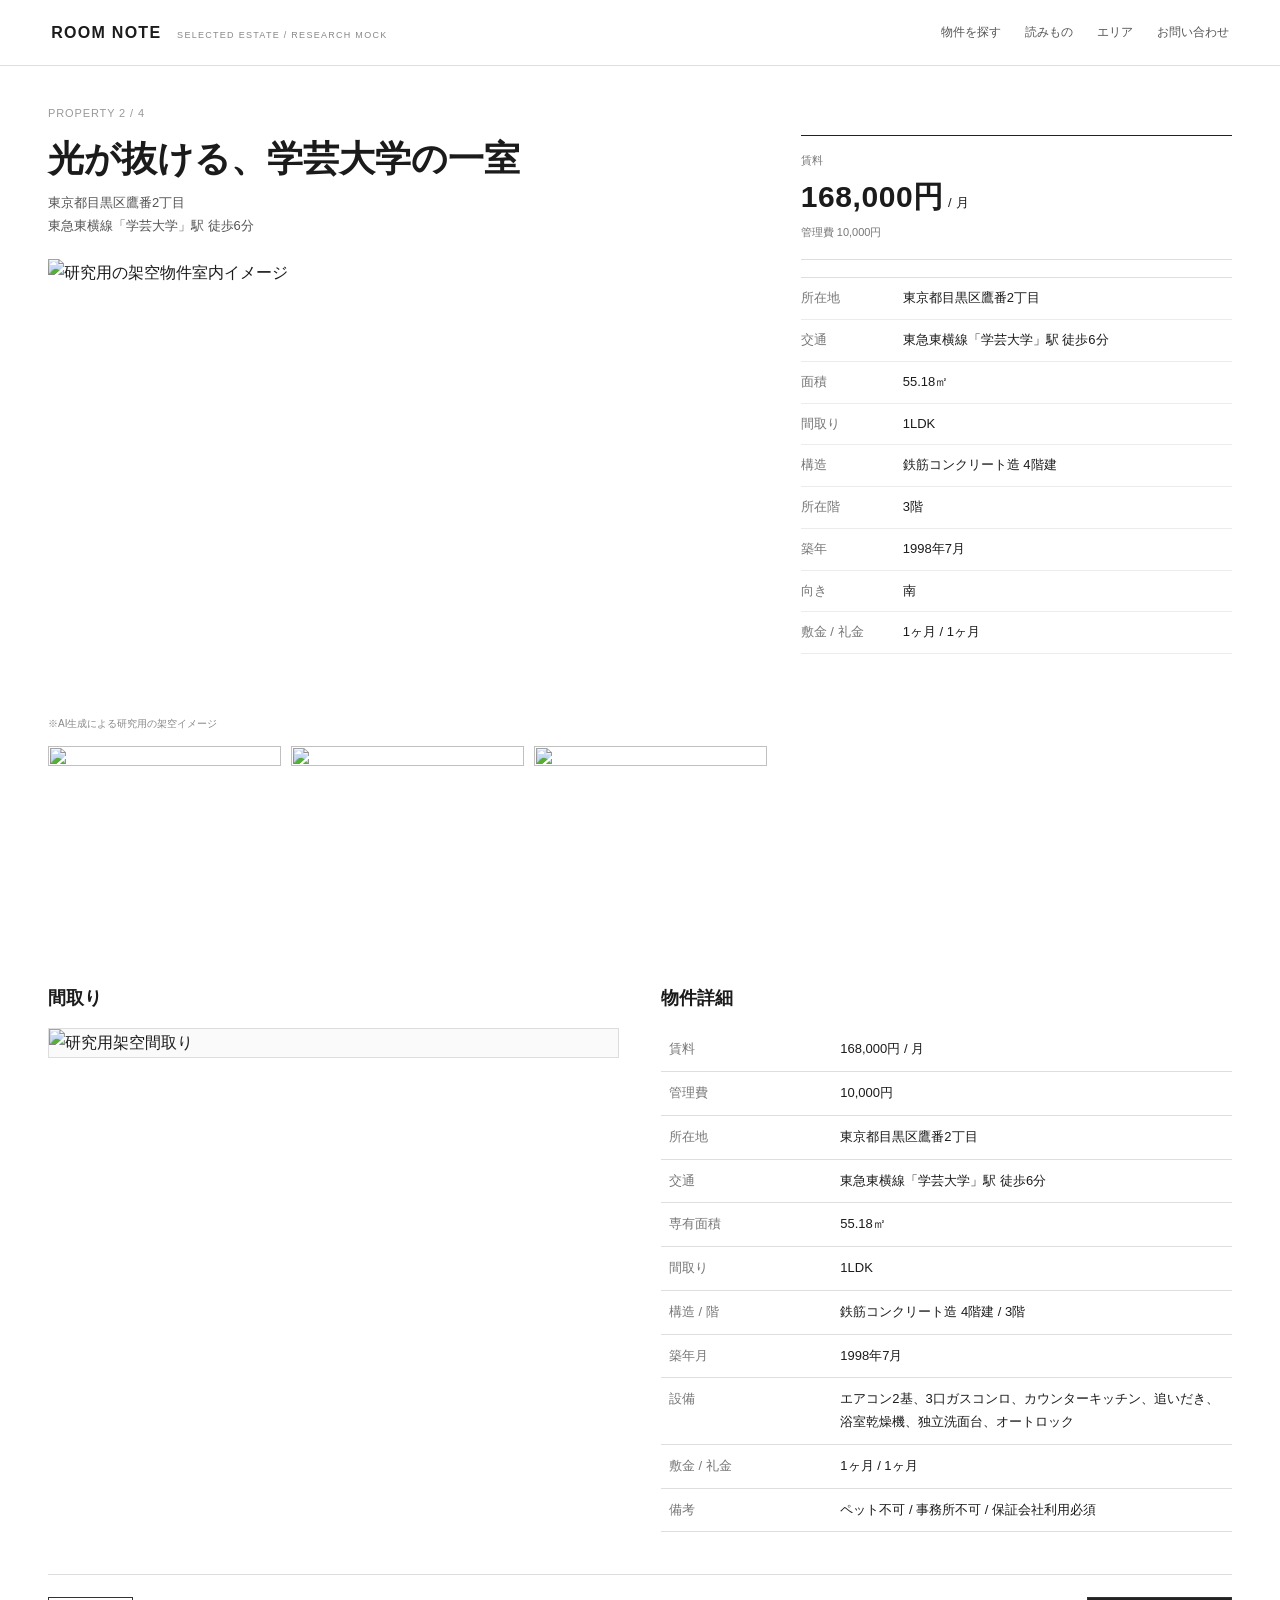
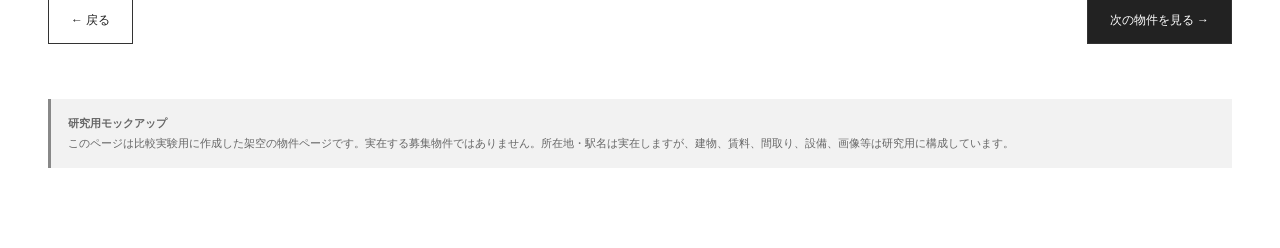
==== property_2.html @ 42011975 "Add files via upload" ====
<!doctype html><html lang="ja"><head><meta charset="utf-8"><meta name="viewport" content="width=device-width,initial-scale=1">
<title>光が抜ける、学芸大学の一室｜研究用物件ページ</title><link rel="stylesheet" href="style.css"></head>
<body><header><div class="brand">ROOM NOTE <small>SELECTED ESTATE / RESEARCH MOCK</small></div><nav><span>物件を探す</span><span>読みもの</span><span>エリア</span><span>お問い合わせ</span></nav></header>
<main><div class="counter">PROPERTY 2 / 4</div>
<section class="top"><div>
<h1>光が抜ける、学芸大学の一室</h1><div class="addr">東京都目黒区鷹番2丁目<br>東急東横線「学芸大学」駅 徒歩6分</div>
<div class="hero"><img src="assets/p2_main.jpg" alt="研究用の架空物件室内イメージ"><div class="caption">※AI生成による研究用の架空イメージ</div></div>
<div class="gallery"><img src="assets/p2_detail1.jpg" alt=""><img src="assets/p2_detail2.jpg" alt=""><img src="assets/p2_detail3.jpg" alt=""></div>
</div>
<aside><div class="pricebox"><small>賃料</small><div class="price">168,000円<span>/ 月</span></div><small>管理費 10,000円</small></div><dl class="specs">
<div class="spec"><dt>所在地</dt><dd>東京都目黒区鷹番2丁目</dd></div>
<div class="spec"><dt>交通</dt><dd>東急東横線「学芸大学」駅 徒歩6分</dd></div>
<div class="spec"><dt>面積</dt><dd>55.18㎡</dd></div>
<div class="spec"><dt>間取り</dt><dd>1LDK</dd></div>
<div class="spec"><dt>構造</dt><dd>鉄筋コンクリート造 4階建</dd></div>
<div class="spec"><dt>所在階</dt><dd>3階</dd></div>
<div class="spec"><dt>築年</dt><dd>1998年7月</dd></div>
<div class="spec"><dt>向き</dt><dd>南</dd></div>
<div class="spec"><dt>敷金 / 礼金</dt><dd>1ヶ月 / 1ヶ月</dd></div>
</dl></aside></section>

<section class="details"><div class="plan"><h3>間取り</h3><img src="assets/plan_2.svg" alt="研究用架空間取り"></div>
<div><h3>物件詳細</h3><table>
<tr><th>賃料</th><td>168,000円 / 月</td></tr><tr><th>管理費</th><td>10,000円</td></tr>
<tr><th>所在地</th><td>東京都目黒区鷹番2丁目</td></tr>
<tr><th>交通</th><td>東急東横線「学芸大学」駅 徒歩6分</td></tr>
<tr><th>専有面積</th><td>55.18㎡</td></tr>
<tr><th>間取り</th><td>1LDK</td></tr>
<tr><th>構造 / 階</th><td>鉄筋コンクリート造 4階建 / 3階</td></tr>
<tr><th>築年月</th><td>1998年7月</td></tr>
<tr><th>設備</th><td>エアコン2基、3口ガスコンロ、カウンターキッチン、追いだき、浴室乾燥機、独立洗面台、オートロック</td></tr>
<tr><th>敷金 / 礼金</th><td>1ヶ月 / 1ヶ月</td></tr>
<tr><th>備考</th><td>ペット不可 / 事務所不可 / 保証会社利用必須</td></tr>
</table></div></section>
<div class="next"><a href="property_1.html">← 戻る</a><a class="primary" href="property_3.html">次の物件を見る →</a></div>
<div class="research"><strong>研究用モックアップ</strong><br>このページは比較実験用に作成した架空の物件ページです。実在する募集物件ではありません。所在地・駅名は実在しますが、建物、賃料、間取り、設備、画像等は研究用に構成しています。</div>
</main></body></html>
---- style.css ----
:root{--ink:#1b1b1b;--muted:#747474;--line:#dedede;--soft:#f6f6f4;}
*{box-sizing:border-box}
body{margin:0;background:#fff;color:var(--ink);font-family:"Helvetica Neue","Hiragino Kaku Gothic ProN","Yu Gothic",Arial,sans-serif;line-height:1.75}
header{height:66px;border-bottom:1px solid var(--line);display:flex;align-items:center;justify-content:space-between;padding:0 4vw;background:rgba(255,255,255,.97);position:sticky;top:0;z-index:10}
.brand{font-weight:700;letter-spacing:.08em}.brand small{font-size:9px;font-weight:400;color:#888;margin-left:10px}
nav{font-size:12px;color:#555;display:flex;gap:24px}
main{max-width:1240px;margin:auto;padding:38px 28px 80px}
.counter{font-size:11px;color:#999;letter-spacing:.08em;margin-bottom:12px}
.top{display:grid;grid-template-columns:1.25fr .75fr;gap:34px;align-items:start}
h1{font-size:36px;line-height:1.35;margin:0 0 8px;font-weight:600}
.addr{font-size:13px;color:#555;margin-bottom:22px}
.hero img{width:100%;aspect-ratio:16/10;object-fit:cover;display:block}
.caption{font-size:10px;color:#888;margin-top:6px}
.pricebox{border-top:1px solid #222;border-bottom:1px solid #ddd;padding:15px 0 17px;margin-bottom:17px}
.pricebox small{display:block;color:#777;font-size:11px}.price{font-size:30px;font-weight:700;letter-spacing:.02em}
.price span{font-size:13px;font-weight:400;margin-left:4px}
.specs{margin:0;border-top:1px solid var(--line)}
.spec{display:grid;grid-template-columns:90px 1fr;gap:12px;padding:9px 0;border-bottom:1px solid #ececec;font-size:13px}
.spec dt{color:#777}.spec dd{margin:0}
.gallery{display:grid;grid-template-columns:repeat(3,1fr);gap:10px;margin:14px 0 0}
.gallery img{width:100%;aspect-ratio:4/3;object-fit:cover;display:block}
.story{max-width:790px;margin:58px auto 62px;font-family:"Yu Mincho","Hiragino Mincho ProN",serif;font-size:16.5px;line-height:2.08}
.story h2{font-family:"Helvetica Neue","Yu Gothic",sans-serif;font-size:20px;margin:0 0 25px;letter-spacing:.04em}
.story p{margin:0 0 1.6em}
.details{display:grid;grid-template-columns:1fr 1fr;gap:42px;margin-top:62px;align-items:start}
.plan img{width:100%;border:1px solid #ddd;display:block;background:#fafafa}
h3{font-size:18px;margin:0 0 14px}
table{width:100%;border-collapse:collapse;font-size:13px}
th,td{padding:10px 8px;border-bottom:1px solid var(--line);text-align:left;vertical-align:top}
th{width:30%;color:#777;font-weight:500}
.next{display:flex;justify-content:space-between;align-items:center;margin-top:42px;padding-top:22px;border-top:1px solid #ddd}
.next a{border:1px solid #333;padding:12px 22px;text-decoration:none;color:#222;font-size:12px}
.next a.primary{background:#222;color:#fff}
.research{margin-top:55px;background:#f2f2f2;padding:15px 17px;font-size:11px;color:#666;border-left:3px solid #888}
@media(max-width:800px){nav{display:none}.top,.details{grid-template-columns:1fr}.gallery{grid-template-columns:1fr 1fr}.gallery img:first-child{grid-column:1/-1}h1{font-size:29px}main{padding:28px 18px 65px}.story{margin:46px 0}}
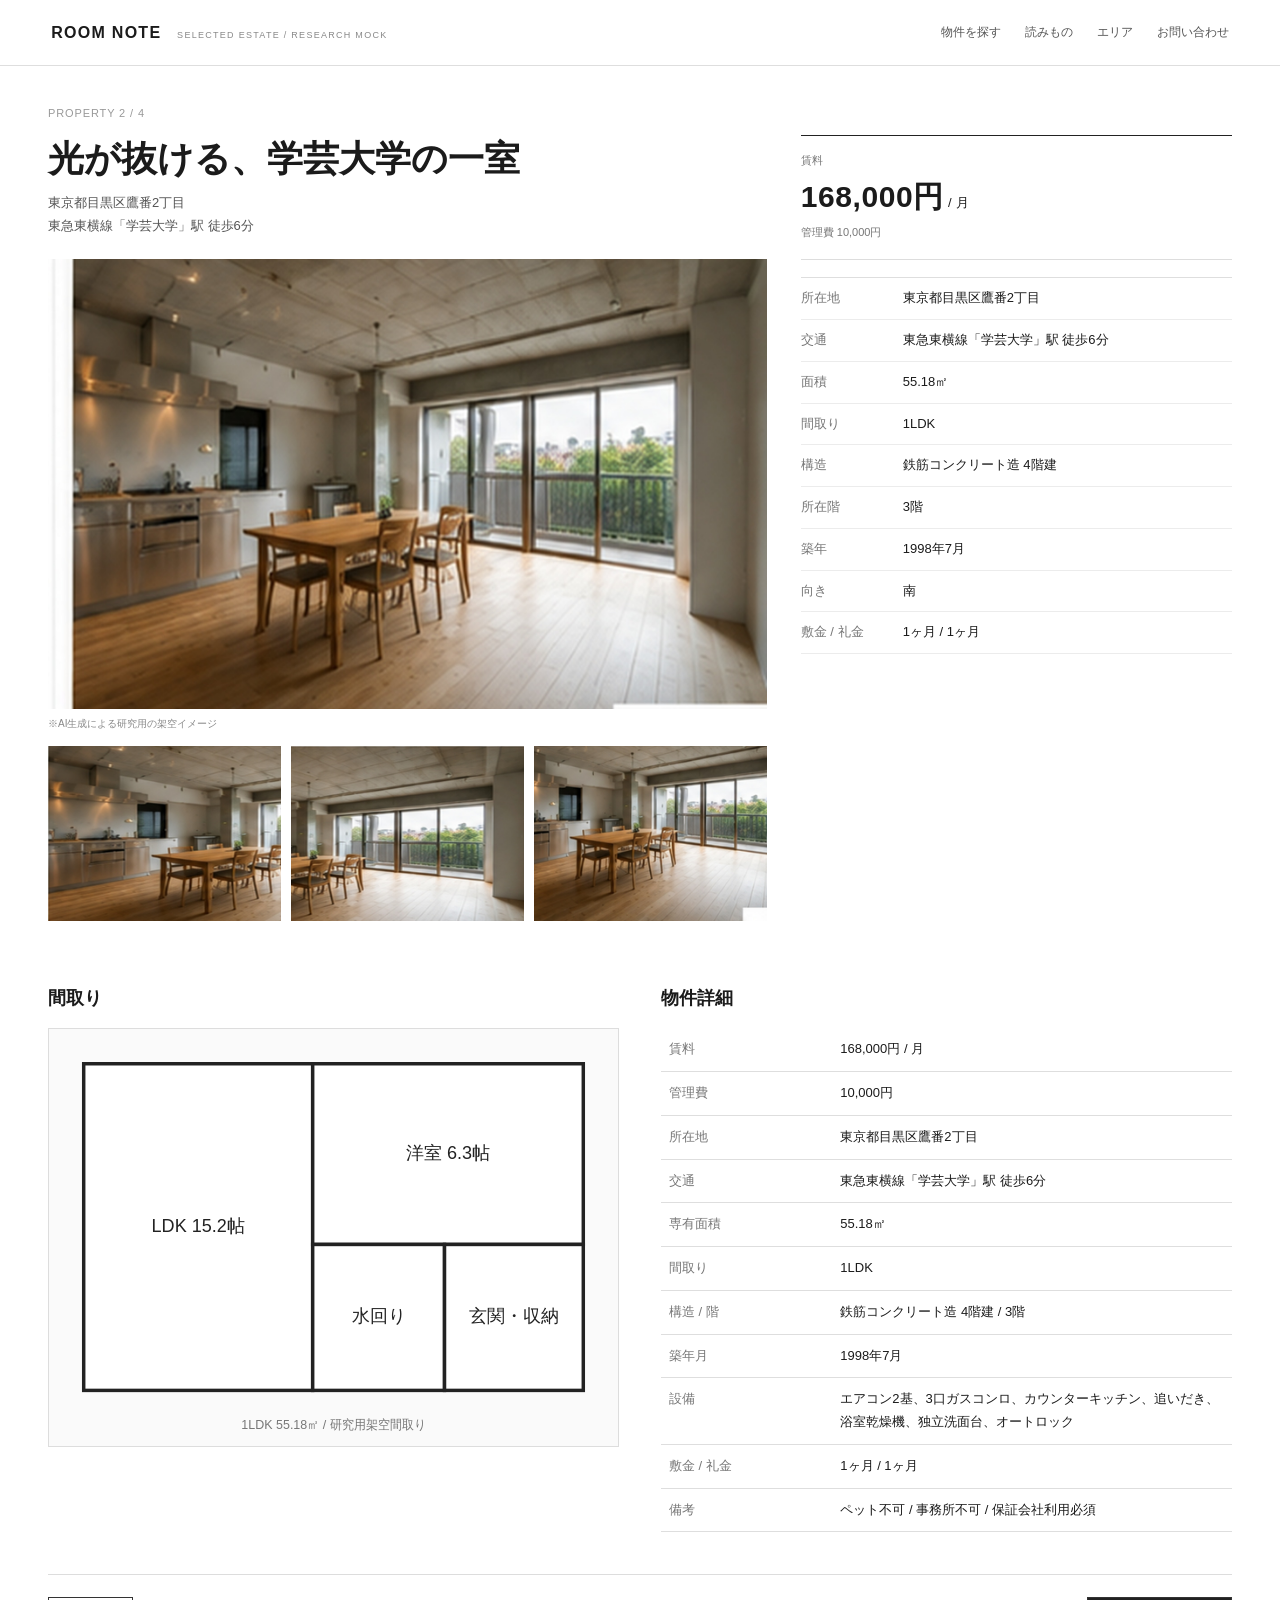
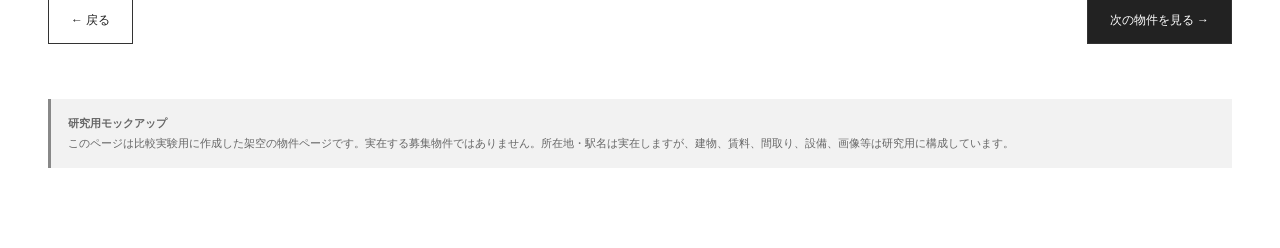
==== commit a08ab622: "Update property_2.html" ====
--- a/property_2.html
+++ b/property_2.html
@@ -4,8 +4,8 @@
 <main><div class="counter">PROPERTY 2 / 4</div>
 <section class="top"><div>
 <h1>光が抜ける、学芸大学の一室</h1><div class="addr">東京都目黒区鷹番2丁目<br>東急東横線「学芸大学」駅 徒歩6分</div>
-<div class="hero"><img src="assets/p2_main.jpg" alt="研究用の架空物件室内イメージ"><div class="caption">※AI生成による研究用の架空イメージ</div></div>
-<div class="gallery"><img src="assets/p2_detail1.jpg" alt=""><img src="assets/p2_detail2.jpg" alt=""><img src="assets/p2_detail3.jpg" alt=""></div>
+<div class="hero"><img src="P2_main.jpg" alt="研究用の架空物件室内イメージ"><div class="caption">※AI生成による研究用の架空イメージ</div></div>
+<div class="gallery"><img src="P2_detail1.jpg" alt=""><img src="P2_detail2.jpg" alt=""><img src="P2_detail3.jpg" alt=""></div>
 </div>
 <aside><div class="pricebox"><small>賃料</small><div class="price">168,000円<span>/ 月</span></div><small>管理費 10,000円</small></div><dl class="specs">
 <div class="spec"><dt>所在地</dt><dd>東京都目黒区鷹番2丁目</dd></div>
@@ -19,7 +19,7 @@
 <div class="spec"><dt>敷金 / 礼金</dt><dd>1ヶ月 / 1ヶ月</dd></div>
 </dl></aside></section>
 
-<section class="details"><div class="plan"><h3>間取り</h3><img src="assets/plan_2.svg" alt="研究用架空間取り"></div>
+<section class="details"><div class="plan"><h3>間取り</h3><img src="plan_2.svg" alt="研究用架空間取り"></div>
 <div><h3>物件詳細</h3><table>
 <tr><th>賃料</th><td>168,000円 / 月</td></tr><tr><th>管理費</th><td>10,000円</td></tr>
 <tr><th>所在地</th><td>東京都目黒区鷹番2丁目</td></tr>
@@ -34,4 +34,4 @@
 </table></div></section>
 <div class="next"><a href="property_1.html">← 戻る</a><a class="primary" href="property_3.html">次の物件を見る →</a></div>
 <div class="research"><strong>研究用モックアップ</strong><br>このページは比較実験用に作成した架空の物件ページです。実在する募集物件ではありません。所在地・駅名は実在しますが、建物、賃料、間取り、設備、画像等は研究用に構成しています。</div>
-</main></body></html>+</main></body></html>
